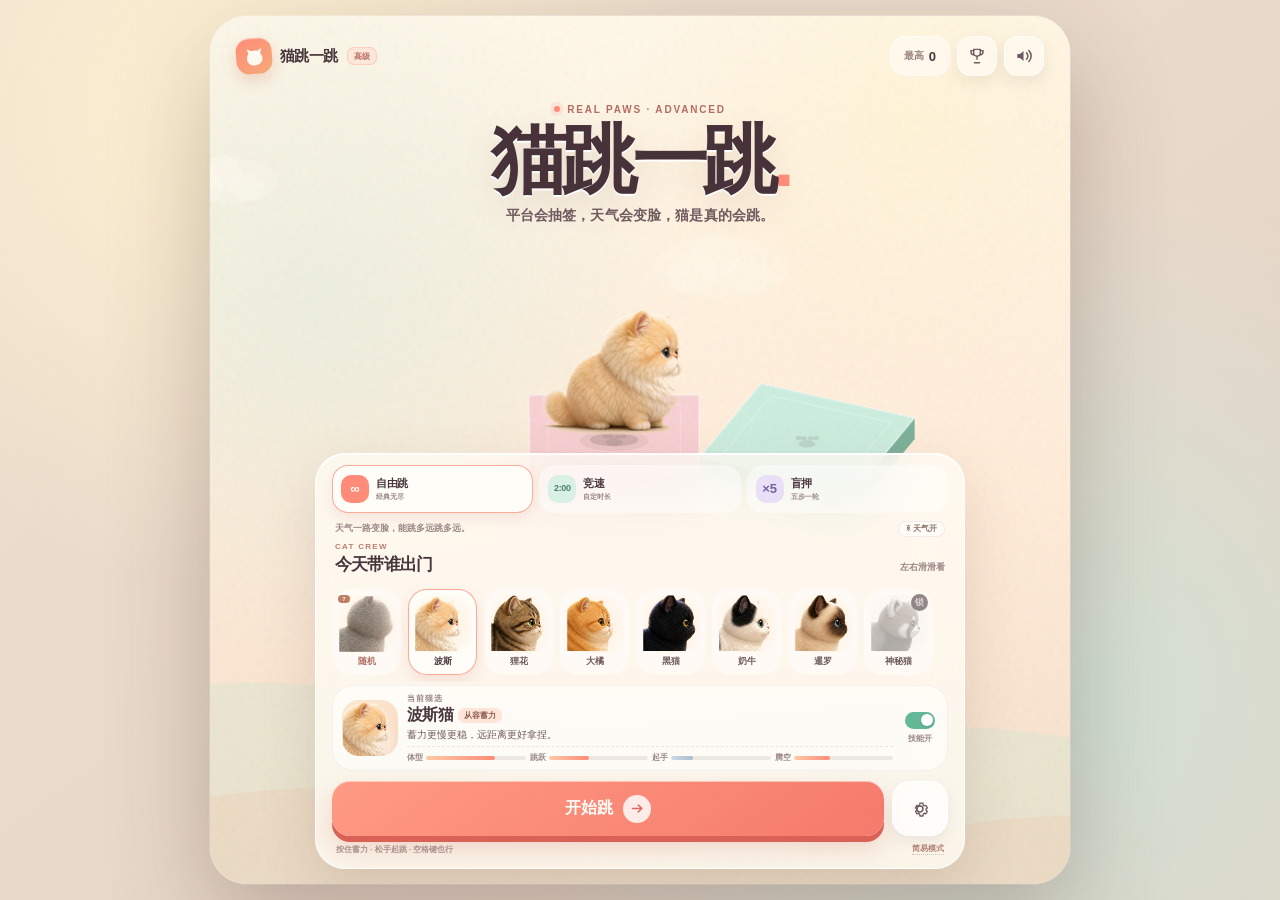
==== index.html @ e2ecddb2 "feat: 喵喵跳一跳 — 7 cats with skills, 5 weathers, 3 modes, AI-generated multi-pose cat art - Side-view 3" ====
<!DOCTYPE html>
<html lang="zh-CN">
<head>
  <meta charset="UTF-8">
  <meta name="viewport" content="width=device-width, initial-scale=1, maximum-scale=1, user-scalable=no, viewport-fit=cover">
  <meta name="theme-color" content="#fff6e7">
  <meta name="apple-mobile-web-app-capable" content="yes">
  <meta name="apple-mobile-web-app-status-bar-style" content="default">
  <meta name="apple-mobile-web-app-title" content="猫跳一跳">
  <meta name="description" content="猫跳一跳高级模式：拟真猫咪、会变的天气、三分钟玩法与成就图鉴。">
  <title>猫跳一跳 · 高级模式</title>
  <link rel="icon" href="data:image/svg+xml,%3Csvg xmlns='http://www.w3.org/2000/svg' viewBox='0 0 64 64'%3E%3Crect width='64' height='64' rx='18' fill='%23ff8b78'/%3E%3Cg fill='%23fff7e8'%3E%3Cellipse cx='32' cy='39' rx='12' ry='10'/%3E%3Cellipse cx='18' cy='27' rx='5' ry='6.5' transform='rotate(-20 18 27)'/%3E%3Cellipse cx='28' cy='21' rx='5' ry='6.5'/%3E%3Cellipse cx='38' cy='21' rx='5' ry='6.5'/%3E%3Cellipse cx='47' cy='27' rx='5' ry='6.5' transform='rotate(20 47 27)'/%3E%3C/g%3E%3C/svg%3E">
  <link rel="stylesheet" href="styles.css">
  <link rel="stylesheet" href="advanced.css">
</head>
<body>
  <main class="app advanced" id="app" data-screen="home" data-mode="classic" data-weather="clear">
    <canvas id="gameCanvas" aria-label="猫跳一跳游戏画面">
      你的浏览器需要支持 Canvas 才能游玩猫跳一跳。
    </canvas>
    <div class="weather-vignette" id="weatherVignette" aria-hidden="true"></div>
    <div class="paper-grain" aria-hidden="true"></div>

    <div class="ui-layer">
      <header class="topbar" id="topbar">
        <div class="brand" id="brandHome">
          <span class="brand-mark" aria-hidden="true">
            <svg viewBox="0 0 32 32" fill="none">
              <path d="M8.4 12.4 6.8 5.9l5.5 3.2a11 11 0 0 1 7.4 0l5.5-3.2-1.6 6.5a10.2 10.2 0 0 1 2.3 6.5c0 5.1-4.4 8.6-9.9 8.6s-9.9-3.5-9.9-8.6c0-2.4.9-4.7 2.3-6.5Z" fill="currentColor"/>
              <circle cx="12.4" cy="18.1" r="1.25" fill="#FFF7E8"/>
              <circle cx="19.6" cy="18.1" r="1.25" fill="#FFF7E8"/>
              <path d="M14.3 21.5c1.1.8 2.3.8 3.4 0" stroke="#FFF7E8" stroke-width="1.2" stroke-linecap="round"/>
            </svg>
          </span>
          <span class="brand-word">猫跳一跳</span>
          <span class="edition-tag">高级</span>
        </div>

        <div class="game-score" id="scoreHud" aria-live="polite">
          <span class="score-label">本局</span>
          <strong id="scoreValue">0</strong>
          <span class="score-unit">分</span>
        </div>

        <div class="race-clock" id="raceClock" aria-live="polite">
          <span>TIME</span>
          <b id="raceTime">2:00</b>
        </div>

        <div class="top-actions">
          <div class="best-chip" id="bestChip" title="本机最高分">
            <span id="bestLabel">最高</span>
            <b id="bestValue">0</b>
          </div>
          <button class="icon-btn achievement-btn" id="achievementsBtn" type="button" aria-label="打开成就册" title="成就册">
            <svg viewBox="0 0 24 24" fill="none" aria-hidden="true">
              <path d="M8 4h8v4.2a4 4 0 0 1-8 0V4Z" stroke="currentColor" stroke-width="1.7" stroke-linejoin="round"/>
              <path d="M8 5.5H4.8v1.8a3.2 3.2 0 0 0 3.2 3.2M16 5.5h3.2v1.8a3.2 3.2 0 0 1-3.2 3.2M12 12.2V16m-3 4h6" stroke="currentColor" stroke-width="1.7" stroke-linecap="round"/>
            </svg>
            <span class="ach-badge" id="achBadge">0</span>
          </button>
          <button class="weather-chip" id="weatherChip" type="button" aria-label="查看当前天气" title="当前天气">
            <span class="weather-icon" id="weatherIcon">☀</span>
            <span class="weather-label" id="weatherLabel">晴天</span>
          </button>
          <button class="icon-btn" id="soundBtn" type="button" aria-label="关闭音效" title="音效">
            <svg class="icon-sound-on" viewBox="0 0 24 24" fill="none" aria-hidden="true">
              <path d="M4 9.5v5h3.2l4.2 3.4V6.1L7.2 9.5H4Z" fill="currentColor"/>
              <path d="M15 8.3a5 5 0 0 1 0 7.4M17.8 5.5a9 9 0 0 1 0 13" stroke="currentColor" stroke-width="1.8" stroke-linecap="round"/>
            </svg>
            <svg class="icon-sound-off" viewBox="0 0 24 24" fill="none" aria-hidden="true">
              <path d="M4 9.5v5h3.2l4.2 3.4V6.1L7.2 9.5H4Z" fill="currentColor"/>
              <path d="m15.2 9.3 4.9 4.9m0-4.9-4.9 4.9" stroke="currentColor" stroke-width="1.8" stroke-linecap="round"/>
            </svg>
          </button>
          <button class="icon-btn" id="pauseBtn" type="button" aria-label="暂停游戏" title="暂停">
            <svg viewBox="0 0 24 24" fill="none" aria-hidden="true">
              <rect x="7" y="5.5" width="3.5" height="13" rx="1.4" fill="currentColor"/>
              <rect x="13.5" y="5.5" width="3.5" height="13" rx="1.4" fill="currentColor"/>
            </svg>
          </button>
        </div>
      </header>

      <section class="screen home-screen is-active" id="homeScreen">
        <div class="hero-copy">
          <div class="eyebrow"><span class="eyebrow-dot"></span>REAL PAWS · ADVANCED</div>
          <h1>猫跳一跳</h1>
          <p>平台会抽签，天气会变脸，猫是真的会跳。</p>
        </div>

        <div class="home-bottom">
          <div class="mode-row" id="modeRow" role="tablist" aria-label="游戏模式">
            <button class="mode-chip is-active" data-mode="classic" type="button" role="tab" aria-selected="true">
              <span class="mode-icon">∞</span>
              <span class="mode-copy"><b>自由跳</b><small>经典无尽</small></span>
            </button>
            <button class="mode-chip" data-mode="race" type="button" role="tab" aria-selected="false">
              <span class="mode-icon">2:00</span>
              <span class="mode-copy"><b>竞速</b><small>自定时长</small></span>
            </button>
            <button class="mode-chip" data-mode="gamble" type="button" role="tab" aria-selected="false">
              <span class="mode-icon">×5</span>
              <span class="mode-copy"><b>盲押</b><small>五步一轮</small></span>
            </button>
          </div>

          <div class="mode-note">
            <span id="modeDesc">天气一路变脸，能跳多远跳多远。</span>
            <button class="quick-weather" id="quickWeather" type="button" aria-pressed="true">
              <span id="quickWeatherIcon">☀</span>
              <span id="quickWeatherText">天气开</span>
            </button>
          </div>

          <div class="mode-config" id="modeConfig">
            <div class="config-row" id="raceConfig">
              <div class="config-copy">
                <span>赛道时长</span>
                <b id="raceDurationValue">2:00</b>
              </div>
              <input class="config-range" id="raceDurationRange" type="range" min="10" max="120" step="5" value="120" aria-label="竞速模式时长">
            </div>
            <div class="config-row" id="gambleConfig">
              <div class="config-copy">
                <span>盲押步数</span>
                <b id="gambleStepsValue">5 步</b>
              </div>
              <input class="config-range" id="gambleStepsRange" type="range" min="5" max="200" step="5" value="5" aria-label="盲押模式步数，必须为5的倍数">
            </div>
          </div>

          <div class="cat-strip-head">
            <div>
              <span class="section-kicker">CAT CREW</span>
              <h2>今天带谁出门</h2>
            </div>
            <span class="strip-hint">左右滑滑看</span>
          </div>

          <div class="cat-strip" id="catStrip" role="listbox" aria-label="选择猫咪"></div>

          <div class="selected-card" id="selectedCard">
            <div class="selected-avatar-wrap" aria-hidden="true">
              <canvas class="selected-avatar" id="selectedAvatar" width="144" height="144"></canvas>
            </div>
            <div class="selected-copy">
              <span class="selected-label" id="selectedLabel">当前猫选</span>
              <div class="selected-name-row">
                <h2 id="selectedName">波斯猫</h2>
                <span class="skill-name" id="skillName">从容蓄力</span>
              </div>
              <p id="skillDesc">蓄力更慢更稳，远距离更好拿捏。</p>
              <div class="stat-meter" id="statMeter" aria-hidden="true">
                <div class="stat-chip" data-stat="size" title="体型">
                  <span class="stat-label">体型</span>
                  <span class="stat-track"><i class="stat-fill"></i></span>
                </div>
                <div class="stat-chip" data-stat="jump" title="跳跃">
                  <span class="stat-label">跳跃</span>
                  <span class="stat-track"><i class="stat-fill"></i></span>
                </div>
                <div class="stat-chip" data-stat="charge" title="起手速度">
                  <span class="stat-label">起手</span>
                  <span class="stat-track"><i class="stat-fill"></i></span>
                </div>
                <div class="stat-chip" data-stat="air" title="腾空高度">
                  <span class="stat-label">腾空</span>
                  <span class="stat-track"><i class="stat-fill"></i></span>
                </div>
              </div>
            </div>
            <button class="mini-skill-toggle" id="miniSkillBtn" type="button" aria-label="开关猫咪技能">
              <span class="mini-toggle-dot"></span>
              <span id="miniSkillText">技能开</span>
            </button>
          </div>

          <div class="home-actions">
            <button class="primary-btn start-btn" id="startBtn" type="button">
              <span id="startLabel">开始跳</span>
              <span class="btn-arrow" aria-hidden="true">
                <svg viewBox="0 0 24 24" fill="none">
                  <path d="M5 12h13m-5-5 5 5-5 5" stroke="currentColor" stroke-width="2.2" stroke-linecap="round" stroke-linejoin="round"/>
                </svg>
              </span>
            </button>
            <button class="icon-btn soft-icon" id="settingsBtnHome" type="button" aria-label="打开设置" title="设置">
              <svg viewBox="0 0 24 24" fill="none" aria-hidden="true">
                <path d="M12 8.4a3.6 3.6 0 1 0 0 7.2 3.6 3.6 0 0 0 0-7.2Z" stroke="currentColor" stroke-width="1.8"/>
                <path d="M19.2 13.4c.1-.5.1-.9 0-1.4l1.6-1.3-1.8-3.1-1.9.7c-.4-.3-.8-.6-1.2-.8L15.5 5h-3.6l-.4 2.5c-.5.2-.9.5-1.3.8l-1.9-.7-1.8 3.1 1.7 1.3c-.1.5-.1.9 0 1.4l-1.6 1.3 1.8 3.1 1.9-.7c.4.3.8.6 1.2.8l.4 2.5h3.6l.4-2.5c.4-.2.8-.5 1.2-.8l1.9.7 1.8-3.1-1.6-1.3Z" stroke="currentColor" stroke-width="1.6" stroke-linejoin="round"/>
              </svg>
            </button>
          </div>

          <div class="home-footer">
            <span>按住蓄力 · 松手起跳 · 空格键也行</span>
            <a href="simple/index.html">简易模式</a>
          </div>
        </div>
      </section>

      <section class="screen game-screen" id="gameScreen">
        <div class="combo-badge" id="comboBadge" aria-live="polite">
          <span class="combo-spark" aria-hidden="true">✦</span>
          <b id="comboText">完美 ×2</b>
        </div>

        <div class="skill-status" id="skillStatus">
          <span class="skill-status-dot" aria-hidden="true"></span>
          <span id="skillStatusText">从容蓄力 · 生效中</span>
        </div>

        <div class="weather-notice" id="weatherNotice" aria-live="polite">
          <span class="weather-notice-icon" id="weatherNoticeIcon">⌁</span>
          <span>
            <b id="weatherNoticeTitle">起风了</b>
            <small id="weatherNoticeDesc">落点会被吹偏一点</small>
          </span>
        </div>

        <div class="race-banner" id="raceBanner">
          <span>TIME ATTACK</span>
          <b id="raceBannerTime">2:00</b>
          <small>失误 −5 秒</small>
        </div>

        <div class="blind-panel" id="blindPanel">
          <div class="blind-head">
            <div>
              <span class="blind-kicker">BLIND BET</span>
              <b><span id="blindCount">0</span> / 5</b>
            </div>
            <span id="blindInstruction">按住蓄力，松手记一笔</span>
          </div>
          <div class="blind-progress" id="blindProgress">总进度 0 / 5 · 第 1 / 1 轮</div>
          <div class="blind-slots" id="blindSlots">
            <div class="blind-slot is-current"><span>1</span><b>—</b></div>
            <div class="blind-slot"><span>2</span><b>—</b></div>
            <div class="blind-slot"><span>3</span><b>—</b></div>
            <div class="blind-slot"><span>4</span><b>—</b></div>
            <div class="blind-slot"><span>5</span><b>—</b></div>
          </div>
          <button class="blind-continue" id="blindContinue" type="button" hidden>继续押 5 次</button>
        </div>

        <div class="tutorial" id="tutorial">
          <span class="press-ring" aria-hidden="true"></span>
          <div>
            <strong>按住蓄力</strong>
            <span>松手起跳 · 前后两块平台就是全部提示</span>
          </div>
        </div>

        <div class="perfect-flash" id="perfectFlash" aria-hidden="true">
          <span>PERFECT</span>
          <small>猫爪正中心</small>
        </div>
      </section>

      <div class="toast" id="toast" role="status" aria-live="polite"></div>

      <div class="achievement-toast" id="achievementToast" aria-live="polite">
        <span class="ach-toast-icon" id="achToastIcon">✦</span>
        <span>
          <small>成就解锁</small>
          <b id="achToastName">正中猫心</b>
        </span>
      </div>

      <div class="modal-overlay pause-overlay" id="pauseOverlay">
        <div class="modal-card pause-card" role="dialog" aria-modal="true" aria-labelledby="pauseTitle">
          <div class="modal-paw" aria-hidden="true">🐾</div>
          <span class="modal-kicker">PAWSED</span>
          <h2 id="pauseTitle">歇一小会儿</h2>
          <p>猫咪正在舔爪子，分数和时间都先停住。</p>
          <button class="primary-btn" id="resumeBtn" type="button">继续跳</button>
          <div class="text-actions">
            <button class="text-btn" id="pauseAchievementsBtn" type="button">成就册</button>
            <span aria-hidden="true">·</span>
            <button class="text-btn" id="pauseSettingsBtn" type="button">设置</button>
            <span aria-hidden="true">·</span>
            <button class="text-btn" id="pauseHomeBtn" type="button">回到首页</button>
          </div>
        </div>
      </div>

      <div class="modal-overlay gameover-overlay" id="gameoverOverlay">
        <div class="modal-card gameover-card" role="dialog" aria-modal="true" aria-labelledby="resultTitle">
          <span class="modal-kicker" id="resultKicker">ROUND OVER</span>
          <h2 id="resultTitle">猫步渐稳</h2>
          <p class="result-quote" id="resultQuote">差一点就摸到云了。</p>
          <div class="result-score">
            <strong id="finalScore">0</strong>
            <span>分</span>
          </div>
          <div class="result-stats">
            <div><b id="finalPrimary">0</b><span id="finalPrimaryLabel">Perfect</span></div>
            <div><b id="finalSecondary">0</b><span id="finalSecondaryLabel">最高连击</span></div>
            <div><b id="finalTertiary">0</b><span id="finalTertiaryLabel">跳了</span></div>
          </div>
          <div class="result-mode-note" id="resultModeNote"></div>
          <div class="result-best-line" id="resultBestLine">本机最好成绩 0 分</div>
          <div class="unlock-note" id="unlockNote" hidden>
            <span class="unlock-fur" aria-hidden="true"></span>
            <div>
              <b>小熊猫悄悄探出了头</b>
              <span>隐藏猫咪已解锁，回首页就能选它。</span>
            </div>
          </div>
          <button class="primary-btn" id="retryBtn" type="button">
            <span>再来一次</span>
            <span class="btn-arrow" aria-hidden="true">↻</span>
          </button>
          <div class="text-actions">
            <button class="text-btn" id="resultHomeBtn" type="button">回到首页</button>
            <span aria-hidden="true">·</span>
            <button class="text-btn" id="resultCatBtn" type="button">换只猫</button>
            <span aria-hidden="true">·</span>
            <button class="text-btn" id="resultAchievementsBtn" type="button">成就册</button>
          </div>
        </div>
      </div>

      <div class="modal-overlay settings-overlay" id="settingsOverlay">
        <div class="modal-card settings-card" role="dialog" aria-modal="true" aria-labelledby="settingsTitle">
          <button class="close-btn" id="settingsCloseBtn" type="button" aria-label="关闭设置">×</button>
          <span class="modal-kicker">SETTINGS</span>
          <h2 id="settingsTitle">小猫咪偏好</h2>
          <p class="settings-intro">天气可以关，技能也可以关；关掉以后只比脚法。</p>

          <div class="setting-list">
            <label class="setting-row">
              <span class="setting-copy">
                <b>猫咪技能</b>
                <small>关掉后所有角色回归同一套判定</small>
              </span>
              <span class="toggle">
                <input type="checkbox" id="skillsToggle">
                <span class="toggle-track"><span class="toggle-knob"></span></span>
              </span>
            </label>
            <label class="setting-row">
              <span class="setting-copy">
                <b>天气系统</b>
                <small>风、雨、雷、雪会随进度轮换</small>
              </span>
              <span class="toggle">
                <input type="checkbox" id="weatherToggle">
                <span class="toggle-track"><span class="toggle-knob"></span></span>
              </span>
            </label>
            <label class="setting-row">
              <span class="setting-copy">
                <b>游戏音效</b>
                <small>猫叫、蓄力、落地、雷声与成就提示</small>
              </span>
              <span class="toggle">
                <input type="checkbox" id="soundToggle">
                <span class="toggle-track"><span class="toggle-knob"></span></span>
              </span>
            </label>
            <label class="setting-row">
              <span class="setting-copy">
                <b>背景音乐</b>
                <small>轻声循环的小猫散步曲</small>
              </span>
              <span class="toggle">
                <input type="checkbox" id="musicToggle">
                <span class="toggle-track"><span class="toggle-knob"></span></span>
              </span>
            </label>
            <label class="setting-row">
              <span class="setting-copy">
                <b>震动反馈</b>
                <small>支持的手机与平板上轻轻震一下</small>
              </span>
              <span class="toggle">
                <input type="checkbox" id="hapticsToggle">
                <span class="toggle-track"><span class="toggle-knob"></span></span>
              </span>
            </label>
            <label class="setting-row">
              <span class="setting-copy">
                <b>轻量动效</b>
                <small>减少粒子、雨雪与镜头晃动</small>
              </span>
              <span class="toggle">
                <input type="checkbox" id="motionToggle">
                <span class="toggle-track"><span class="toggle-knob"></span></span>
              </span>
            </label>
          </div>

          <a class="simple-version-link" href="simple/index.html">打开简易模式</a>
          <div class="settings-footnote">
            <span aria-hidden="true">✦</span>
            <span>最高分、成就与偏好只保存在这台设备。</span>
          </div>
          <button class="secondary-btn" id="settingsDoneBtn" type="button">知道啦</button>
        </div>
      </div>

      <div class="modal-overlay achievements-overlay" id="achievementsOverlay">
        <div class="modal-card achievements-card" role="dialog" aria-modal="true" aria-labelledby="achievementsTitle">
          <button class="close-btn" id="achievementsCloseBtn" type="button" aria-label="关闭成就册">×</button>
          <span class="modal-kicker">COLLECTION</span>
          <h2 id="achievementsTitle">猫猫成就册</h2>
          <p class="achievements-intro">已收集 <b id="achCount">0</b> / <span id="achTotal">19</span> 枚猫爪章。</p>
          <div class="achievement-progress"><span id="achProgressBar"></span></div>
          <div class="achievement-grid" id="achievementGrid"></div>
          <button class="secondary-btn" id="achievementsDoneBtn" type="button">收好这本册子</button>
        </div>
      </div>
    </div>
  </main>

  <script src="js/data.js"></script>
  <script src="js/real-cat.js"></script>
  <script src="game.js"></script>
</body>
</html>
---- styles.css ----
:root {
  --cream: #fff7e8;
  --cream-deep: #f8ead7;
  --paper: #fffaf1;
  --ink: #49363d;
  --ink-soft: #6f5a5f;
  --muted: #9a8584;
  --line: rgba(84, 60, 62, 0.1);
  --coral: #ff8b78;
  --coral-deep: #e66f61;
  --mint: #9bd9c0;
  --mint-deep: #64b898;
  --butter: #ffd780;
  --lavender: #c8b8ef;
  --rose: #f7c4c7;
  --shadow: 0 20px 55px rgba(105, 74, 70, 0.14);
  --shadow-soft: 0 10px 28px rgba(105, 74, 70, 0.11);
  --font: "PingFang SC", "Hiragino Sans GB", "Microsoft YaHei", "Noto Sans SC", "Source Han Sans SC", sans-serif;
  --display: "Arial Rounded MT Bold", "PingFang SC", "Microsoft YaHei", sans-serif;
}

* {
  box-sizing: border-box;
  -webkit-tap-highlight-color: transparent;
}

html,
body {
  width: 100%;
  height: 100%;
  margin: 0;
  overflow: hidden;
  overscroll-behavior: none;
  background: #ecdcca;
  color: var(--ink);
  font-family: var(--font);
}

body {
  display: grid;
  place-items: center;
  background:
    radial-gradient(circle at 18% 12%, rgba(255, 242, 210, 0.95), transparent 36%),
    radial-gradient(circle at 82% 78%, rgba(202, 231, 220, 0.7), transparent 42%),
    linear-gradient(145deg, #eedfce 0%, #e4d3c6 100%);
}

button,
input {
  font: inherit;
}

button {
  color: inherit;
  border: 0;
  background: none;
  cursor: pointer;
  touch-action: manipulation;
}

button:focus-visible,
input:focus-visible + .toggle-track {
  outline: 3px solid rgba(255, 139, 120, 0.55);
  outline-offset: 3px;
}

.app {
  position: relative;
  width: min(100vw, 860px);
  height: 100vh;
  height: 100dvh;
  overflow: hidden;
  isolation: isolate;
  background: #fff1dc;
  touch-action: manipulation;
  user-select: none;
  -webkit-user-select: none;
  -webkit-touch-callout: none;
}

#gameCanvas {
  position: absolute;
  inset: 0;
  display: block;
  width: 100%;
  height: 100%;
  touch-action: none;
  -webkit-touch-callout: none;
}

.paper-grain {
  position: absolute;
  inset: 0;
  z-index: 2;
  pointer-events: none;
  opacity: 0.16;
  mix-blend-mode: multiply;
  background-image: url("data:image/svg+xml,%3Csvg viewBox='0 0 180 180' xmlns='http://www.w3.org/2000/svg'%3E%3Cfilter id='n'%3E%3CfeTurbulence type='fractalNoise' baseFrequency='.82' numOctaves='2' stitchTiles='stitch'/%3E%3C/filter%3E%3Crect width='100%25' height='100%25' filter='url(%23n)' opacity='.32'/%3E%3C/svg%3E");
}

.ui-layer {
  position: absolute;
  inset: 0;
  z-index: 10;
  pointer-events: none;
}

.topbar {
  position: absolute;
  top: 0;
  left: 0;
  right: 0;
  z-index: 20;
  display: flex;
  align-items: center;
  justify-content: space-between;
  gap: 10px;
  padding: calc(15px + env(safe-area-inset-top)) clamp(15px, 4vw, 26px) 0;
  padding-right: max(clamp(15px, 4vw, 26px), calc(env(safe-area-inset-right) + 10px));
  padding-left: max(clamp(15px, 4vw, 26px), calc(env(safe-area-inset-left) + 10px));
  pointer-events: none;
}

.brand {
  display: flex;
  align-items: center;
  gap: 8px;
  color: var(--ink);
  transition: opacity 0.25s ease, transform 0.25s ease;
}

.brand-mark {
  display: grid;
  place-items: center;
  width: 36px;
  height: 36px;
  border-radius: 13px;
  color: var(--paper);
  background: linear-gradient(145deg, var(--coral), #f6aa78);
  box-shadow: 0 7px 15px rgba(229, 113, 97, 0.25), inset 0 1px rgba(255, 255, 255, 0.5);
  transform: rotate(-5deg);
}

.brand-mark svg {
  width: 25px;
  height: 25px;
}

.brand-word {
  font-size: 15px;
  font-weight: 800;
  letter-spacing: -0.04em;
}

.game-score {
  display: none;
  align-items: baseline;
  gap: 6px;
  padding: 8px 14px 9px;
  border: 1px solid rgba(255, 255, 255, 0.82);
  border-radius: 18px;
  background: rgba(255, 250, 241, 0.72);
  box-shadow: var(--shadow-soft);
  backdrop-filter: blur(14px);
  -webkit-backdrop-filter: blur(14px);
}

.score-label {
  font-size: 10px;
  font-weight: 800;
  letter-spacing: 0.13em;
  color: var(--muted);
}

.game-score strong {
  font-family: var(--display);
  font-size: clamp(26px, 7vw, 34px);
  line-height: 0.9;
  letter-spacing: -0.05em;
  color: var(--ink);
  font-variant-numeric: tabular-nums;
}

.score-unit {
  font-size: 10px;
  font-weight: 700;
  color: var(--muted);
}

.top-actions {
  display: flex;
  align-items: center;
  gap: 7px;
  pointer-events: auto;
}

.best-chip {
  display: flex;
  align-items: center;
  gap: 5px;
  height: 38px;
  padding: 0 12px;
  border: 1px solid rgba(255, 255, 255, 0.7);
  border-radius: 15px;
  color: var(--muted);
  font-size: 10px;
  font-weight: 700;
  background: rgba(255, 250, 241, 0.52);
  backdrop-filter: blur(10px);
  -webkit-backdrop-filter: blur(10px);
}

.best-chip b {
  color: var(--ink);
  font-size: 13px;
  font-variant-numeric: tabular-nums;
}

.icon-btn {
  display: grid;
  place-items: center;
  width: 40px;
  height: 40px;
  flex: 0 0 auto;
  padding: 0;
  border: 1px solid rgba(255, 255, 255, 0.76);
  border-radius: 14px;
  color: var(--ink-soft);
  background: rgba(255, 250, 241, 0.74);
  box-shadow: 0 6px 16px rgba(94, 68, 66, 0.09);
  backdrop-filter: blur(12px);
  -webkit-backdrop-filter: blur(12px);
  transition: transform 0.16s ease, background 0.16s ease;
}

.icon-btn:active {
  transform: scale(0.92);
}

.icon-btn svg {
  width: 20px;
  height: 20px;
}

.icon-sound-off {
  display: none;
}

.app.is-muted .icon-sound-on {
  display: none;
}

.app.is-muted .icon-sound-off {
  display: block;
}

#pauseBtn {
  display: none;
}

[data-screen="playing"] .brand,
[data-screen="gameover"] .brand {
  display: none;
}

[data-screen="playing"] .game-score,
[data-screen="gameover"] .game-score {
  display: flex;
}

[data-screen="playing"] #pauseBtn {
  display: grid;
}

[data-screen="gameover"] #pauseBtn {
  display: none;
}

[data-screen="home"] .best-chip {
  height: 40px;
  padding: 0 13px;
  background: rgba(255, 250, 241, 0.72);
}

/* ---------- Home ---------- */

.screen {
  position: absolute;
  inset: 0;
  z-index: 12;
  display: flex;
  flex-direction: column;
  visibility: hidden;
  opacity: 0;
  pointer-events: none;
  transition: opacity 0.32s ease, visibility 0.32s ease;
}

.screen.is-active {
  visibility: visible;
  opacity: 1;
}

.home-screen {
  justify-content: space-between;
  padding: calc(82px + env(safe-area-inset-top)) clamp(16px, 4.5vw, 28px) calc(15px + env(safe-area-inset-bottom));
  padding-right: max(clamp(16px, 4.5vw, 28px), calc(env(safe-area-inset-right) + 12px));
  padding-left: max(clamp(16px, 4.5vw, 28px), calc(env(safe-area-inset-left) + 12px));
}

.hero-copy {
  max-width: 540px;
  margin: 0 auto;
  text-align: center;
  pointer-events: none;
}

.eyebrow {
  display: inline-flex;
  align-items: center;
  gap: 7px;
  margin-bottom: 8px;
  color: #b36d62;
  font-family: var(--display);
  font-size: 10px;
  font-weight: 800;
  letter-spacing: 0.18em;
}

.eyebrow-dot {
  width: 6px;
  height: 6px;
  border-radius: 50%;
  background: var(--coral);
  box-shadow: 0 0 0 4px rgba(255, 139, 120, 0.15);
  animation: dot-pulse 2.4s ease-in-out infinite;
}

@keyframes dot-pulse {
  0%, 100% { transform: scale(1); opacity: 0.8; }
  50% { transform: scale(1.45); opacity: 1; }
}

.hero-copy h1 {
  margin: 0;
  font-family: var(--display);
  font-size: clamp(46px, 12.5vw, 76px);
  font-weight: 900;
  line-height: 0.98;
  letter-spacing: -0.075em;
  color: #463238;
  text-shadow: 0 2px 0 rgba(255, 255, 255, 0.95), 0 12px 34px rgba(137, 91, 84, 0.14);
}

.hero-copy h1::after {
  content: ".";
  color: var(--coral);
  margin-left: 1px;
  text-shadow: none;
}

.hero-copy p {
  margin: 10px 0 0;
  color: var(--ink-soft);
  font-size: clamp(12px, 3vw, 14px);
  font-weight: 600;
  letter-spacing: 0.01em;
}

.home-bottom {
  width: 100%;
  max-width: 610px;
  margin: 0 auto;
  padding: 16px 16px 13px;
  border: 1.5px solid rgba(255, 255, 255, 0.86);
  border-radius: 30px;
  background: rgba(255, 251, 244, 0.79);
  box-shadow: 0 22px 55px rgba(103, 72, 68, 0.16), inset 0 1px 0 #fff;
  backdrop-filter: blur(24px) saturate(1.05);
  -webkit-backdrop-filter: blur(24px) saturate(1.05);
  pointer-events: auto;
  animation: sheet-in 0.65s cubic-bezier(0.2, 0.8, 0.2, 1) both;
}

@keyframes sheet-in {
  from { opacity: 0; transform: translateY(22px); }
  to { opacity: 1; transform: translateY(0); }
}

.cat-strip-head {
  display: flex;
  align-items: flex-end;
  justify-content: space-between;
  gap: 10px;
  padding: 0 3px;
}

.section-kicker {
  display: block;
  margin-bottom: 2px;
  color: #bc7c70;
  font-family: var(--display);
  font-size: 8px;
  font-weight: 800;
  letter-spacing: 0.16em;
}

.cat-strip-head h2 {
  margin: 0;
  font-size: 17px;
  font-weight: 900;
  letter-spacing: -0.045em;
}

.strip-hint {
  padding-bottom: 2px;
  color: var(--muted);
  font-size: 9px;
  font-weight: 600;
}

.cat-strip {
  display: flex;
  gap: 7px;
  margin: 9px -4px 0;
  padding: 4px 4px 7px;
  overflow-x: auto;
  overflow-y: hidden;
  scrollbar-width: none;
  scroll-snap-type: x proximity;
  -webkit-overflow-scrolling: touch;
  touch-action: pan-x;
}

.cat-strip::-webkit-scrollbar {
  display: none;
}

.cat-card {
  position: relative;
  display: flex;
  align-items: center;
  flex-direction: column;
  gap: 2px;
  width: 69px;
  min-width: 69px;
  height: 86px;
  padding: 5px 3px 6px;
  border: 1.5px solid transparent;
  border-radius: 19px;
  background: rgba(255, 255, 255, 0.42);
  scroll-snap-align: center;
  transition: transform 0.18s ease, border-color 0.18s ease, background 0.18s ease, box-shadow 0.18s ease;
}

.cat-card:hover {
  background: rgba(255, 255, 255, 0.7);
  transform: translateY(-2px);
}

.cat-card.is-selected {
  border-color: rgba(255, 139, 120, 0.75);
  background: #fffdf8;
  box-shadow: 0 7px 16px rgba(210, 115, 102, 0.17);
}

.cat-card canvas {
  width: 58px;
  height: 58px;
  pointer-events: none;
}

.cat-card .cat-name {
  max-width: 100%;
  overflow: hidden;
  color: var(--ink-soft);
  font-size: 10px;
  font-weight: 800;
  white-space: nowrap;
  text-overflow: ellipsis;
}

.cat-card.is-selected .cat-name {
  color: var(--ink);
}

.cat-card .cat-lock {
  position: absolute;
  top: 4px;
  right: 4px;
  display: none;
  width: 17px;
  height: 17px;
  place-items: center;
  border-radius: 50%;
  color: #fff;
  font-size: 9px;
  background: rgba(73, 54, 61, 0.59);
}

.cat-card.is-locked .cat-lock {
  display: grid;
}

.cat-card.is-locked canvas {
  opacity: 0.4;
  filter: grayscale(0.85) contrast(0.75);
}

.selected-card {
  display: flex;
  align-items: center;
  gap: 9px;
  min-height: 68px;
  margin-top: 3px;
  padding: 7px 9px;
  border: 1px solid rgba(91, 66, 66, 0.06);
  border-radius: 21px;
  background: rgba(255, 255, 255, 0.52);
}

.selected-avatar-wrap {
  display: grid;
  place-items: center;
  flex: 0 0 auto;
  width: 56px;
  height: 56px;
  overflow: hidden;
  border-radius: 17px;
  background:
    radial-gradient(circle at 50% 78%, rgba(255, 255, 255, 0.8), transparent 58%),
    linear-gradient(150deg, #fde8cf, #f5d7c4);
}

.selected-avatar {
  width: 58px;
  height: 58px;
}

.selected-copy {
  min-width: 0;
  flex: 1;
}

.selected-label {
  display: block;
  margin-bottom: 1px;
  color: var(--muted);
  font-size: 8px;
  font-weight: 800;
  letter-spacing: 0.12em;
}

.selected-name-row {
  display: flex;
  align-items: center;
  flex-wrap: wrap;
  gap: 5px;
}

.selected-name-row h2 {
  margin: 0;
  font-size: 16px;
  font-weight: 900;
  letter-spacing: -0.035em;
}

.skill-name {
  display: inline-block;
  padding: 2px 6px;
  border-radius: 7px;
  color: #8a5b51;
  font-size: 8px;
  font-weight: 800;
  background: #ffe4d8;
}

.selected-copy p {
  margin: 2px 0 0;
  overflow: hidden;
  color: var(--ink-soft);
  font-size: 10px;
  font-weight: 500;
  line-height: 1.35;
  white-space: nowrap;
  text-overflow: ellipsis;
}

/* --- 能力小条：让每只猫的体型/跳跃/起手/腾空一眼看得出 --- */
.stat-meter {
  display: grid;
  grid-template-columns: repeat(4, minmax(0, 1fr));
  gap: 4px;
  margin-top: 5px;
  padding-top: 5px;
  border-top: 1px dashed rgba(120, 92, 82, 0.14);
}

.stat-meter[hidden] {
  display: none;
}

.stat-chip {
  display: flex;
  align-items: center;
  gap: 3px;
  min-width: 0;
}

.stat-label {
  flex: 0 0 auto;
  color: var(--muted);
  font-size: 8px;
  font-weight: 800;
  letter-spacing: 0.02em;
  white-space: nowrap;
}

.stat-track {
  position: relative;
  display: block;
  flex: 1 1 auto;
  min-width: 8px;
  height: 4px;
  overflow: hidden;
  border-radius: 999px;
  background: rgba(120, 92, 82, 0.13);
}

.stat-fill {
  position: absolute;
  inset: 0 auto 0 0;
  display: block;
  width: 50%;
  border-radius: 999px;
  background: linear-gradient(90deg, #ffc9a6, #ff8b78);
  transition: width 0.28s cubic-bezier(0.34, 1.4, 0.64, 1);
}

.stat-chip.is-high .stat-fill {
  background: linear-gradient(90deg, #ffd9a0, #ffa55f);
}

.stat-chip.is-low .stat-fill {
  background: linear-gradient(90deg, #cfd8e6, #a8bccf);
}

.mini-skill-toggle {
  display: flex;
  align-items: center;
  flex: 0 0 auto;
  flex-direction: column;
  gap: 4px;
  padding: 4px 3px;
  color: var(--muted);
  font-size: 8px;
  font-weight: 700;
}

.mini-toggle-dot {
  position: relative;
  width: 30px;
  height: 17px;
  border-radius: 100px;
  background: #e3d7ce;
  transition: background 0.2s ease;
}

.mini-toggle-dot::after {
  content: "";
  position: absolute;
  top: 2.5px;
  left: 2.5px;
  width: 12px;
  height: 12px;
  border-radius: 50%;
  background: #fff;
  box-shadow: 0 1px 3px rgba(74, 52, 54, 0.22);
  transition: transform 0.2s ease;
}

.app:not(.skills-off) .mini-toggle-dot {
  background: var(--mint-deep);
}

.app:not(.skills-off) .mini-toggle-dot::after {
  transform: translateX(13px);
}

.app.skills-off .skill-name {
  color: #9a8f8b;
  background: #ece5df;
}

.home-actions {
  display: flex;
  align-items: stretch;
  flex: 0 0 auto;
  gap: 8px;
  margin-top: 10px;
}

.primary-btn {
  position: relative;
  display: flex;
  align-items: center;
  justify-content: center;
  gap: 10px;
  width: 100%;
  min-height: 55px;
  padding: 0 18px;
  border-radius: 18px;
  color: #fffdf8;
  font-size: 16px;
  font-weight: 900;
  letter-spacing: 0.02em;
  background: linear-gradient(145deg, #ff9a84 0%, #f57a6c 100%);
  box-shadow: 0 6px 0 #d96156, 0 12px 24px rgba(211, 102, 88, 0.25), inset 0 1px rgba(255, 255, 255, 0.50);
  transition: transform 0.14s ease, box-shadow 0.14s ease, filter 0.14s ease;
}

.primary-btn:hover {
  filter: saturate(1.05) brightness(1.02);
}

.primary-btn:active {
  transform: translateY(4px);
  box-shadow: 0 2px 0 #d96156, 0 5px 12px rgba(211, 102, 88, 0.19), inset 0 1px rgba(255, 255, 255, 0.4);
}

.start-btn {
  flex: 1;
}

.btn-arrow {
  display: grid;
  place-items: center;
  width: 28px;
  height: 28px;
  border-radius: 50%;
  color: #df675b;
  background: rgba(255, 255, 255, 0.84);
}

.btn-arrow svg {
  width: 17px;
  height: 17px;
}

.soft-icon {
  width: 56px;
  height: auto;
  min-height: 55px;
  border-radius: 18px;
  color: var(--ink-soft);
  background: rgba(255, 255, 255, 0.62);
}

.desk-hint {
  margin: 8px 0 0;
  color: #a49592;
  font-size: 9px;
  font-weight: 600;
  text-align: center;
  letter-spacing: 0.02em;
}

/* ---------- In-game ---------- */

.game-screen {
  z-index: 11;
  justify-content: space-between;
  padding: calc(78px + env(safe-area-inset-top)) clamp(16px, 4vw, 26px) calc(22px + env(safe-area-inset-bottom));
  padding-right: max(clamp(16px, 4vw, 26px), calc(env(safe-area-inset-right) + 12px));
  padding-left: max(clamp(16px, 4vw, 26px), calc(env(safe-area-inset-left) + 12px));
}

.game-screen.is-active {
  pointer-events: none;
}

.combo-badge {
  position: absolute;
  top: calc(88px + env(safe-area-inset-top));
  left: clamp(16px, 4vw, 26px);
  display: inline-flex;
  align-items: center;
  gap: 6px;
  padding: 7px 11px;
  border: 1px solid rgba(255, 255, 255, 0.8);
  border-radius: 13px;
  color: #be6559;
  font-size: 10px;
  font-weight: 800;
  background: rgba(255, 247, 234, 0.8);
  box-shadow: var(--shadow-soft);
  opacity: 0;
  transform: translateY(-6px) scale(0.92);
  transition: opacity 0.2s ease, transform 0.2s ease;
  backdrop-filter: blur(12px);
  -webkit-backdrop-filter: blur(12px);
}

.combo-badge.is-visible {
  opacity: 1;
  transform: translateY(0) scale(1);
}

.combo-badge.is-pop {
  animation: badge-pop 0.36s cubic-bezier(0.2, 1.5, 0.4, 1);
}

@keyframes badge-pop {
  0% { transform: scale(0.85); }
  55% { transform: scale(1.13) rotate(-2deg); }
  100% { transform: scale(1); }
}

.combo-spark {
  color: var(--butter);
  font-size: 13px;
  text-shadow: 0 1px 0 #dca541;
}

.skill-status {
  position: absolute;
  top: calc(88px + env(safe-area-inset-top));
  right: clamp(16px, 4vw, 26px);
  display: inline-flex;
  align-items: center;
  gap: 6px;
  max-width: 46vw;
  padding: 7px 10px;
  border: 1px solid rgba(255, 255, 255, 0.68);
  border-radius: 13px;
  color: var(--ink-soft);
  font-size: 9px;
  font-weight: 700;
  background: rgba(255, 250, 241, 0.66);
  box-shadow: 0 6px 16px rgba(94, 68, 66, 0.08);
  opacity: 0;
  transition: opacity 0.25s ease;
  backdrop-filter: blur(10px);
  -webkit-backdrop-filter: blur(10px);
}

.skill-status.is-visible {
  opacity: 1;
}

.skill-status-dot {
  width: 6px;
  height: 6px;
  flex: 0 0 auto;
  border-radius: 50%;
  background: var(--mint-deep);
  box-shadow: 0 0 0 3px rgba(100, 184, 152, 0.14);
}

.skill-status.is-spent {
  opacity: 0.6;
}

.skill-status.is-spent .skill-status-dot {
  background: #b7aaa1;
  box-shadow: none;
}

.tutorial {
  position: absolute;
  bottom: calc(31px + env(safe-area-inset-bottom));
  left: 50%;
  display: flex;
  align-items: center;
  gap: 11px;
  min-width: 235px;
  padding: 10px 15px 11px 12px;
  border: 1px solid rgba(255, 255, 255, 0.8);
  border-radius: 20px;
  background: rgba(255, 251, 244, 0.8);
  box-shadow: 0 12px 30px rgba(94, 68, 66, 0.13);
  transform: translateX(-50%);
  transition: opacity 0.35s ease, transform 0.35s ease;
  backdrop-filter: blur(16px);
  -webkit-backdrop-filter: blur(16px);
}

.tutorial.is-hidden {
  opacity: 0;
  transform: translate(-50%, 9px);
}

.press-ring {
  position: relative;
  width: 33px;
  height: 33px;
  flex: 0 0 auto;
  border: 1.5px solid rgba(232, 118, 104, 0.34);
  border-radius: 50%;
}

.press-ring::before,
.press-ring::after {
  content: "";
  position: absolute;
  border-radius: 50%;
}

.press-ring::before {
  inset: 8px;
  background: var(--coral);
  opacity: 0.86;
  animation: press-beat 1.8s ease-in-out infinite;
}

.press-ring::after {
  inset: 2px;
  border: 1px solid rgba(232, 118, 104, 0.24);
  animation: ring-beat 1.8s ease-out infinite;
}

@keyframes press-beat {
  0%, 100% { transform: scale(0.82); opacity: 0.65; }
  50% { transform: scale(1.03); opacity: 1; }
}

@keyframes ring-beat {
  0% { transform: scale(0.72); opacity: 0.8; }
  80%, 100% { transform: scale(1.27); opacity: 0; }
}

.tutorial strong {
  display: block;
  font-size: 12px;
  font-weight: 900;
  letter-spacing: 0.01em;
}

.tutorial div span {
  display: block;
  margin-top: 1px;
  color: var(--muted);
  font-size: 9px;
  font-weight: 600;
}

.perfect-flash {
  position: absolute;
  top: 38%;
  left: 50%;
  display: flex;
  align-items: center;
  flex-direction: column;
  gap: 2px;
  opacity: 0;
  transform: translate(-50%, -50%) scale(0.68) rotate(-4deg);
  pointer-events: none;
}

.perfect-flash span {
  color: #fffdf7;
  font-family: var(--display);
  font-size: clamp(29px, 9vw, 48px);
  font-weight: 900;
  letter-spacing: 0.03em;
  text-shadow:
    0 3px 0 #e97d6c,
    0 0 26px rgba(255, 255, 255, 0.92),
    0 9px 24px rgba(188, 101, 89, 0.28);
}

.perfect-flash small {
  color: #8b5d55;
  font-size: 9px;
  font-weight: 800;
  letter-spacing: 0.15em;
  padding: 2px 7px;
  border-radius: 6px;
  background: rgba(255, 251, 244, 0.68);
}

.perfect-flash.is-show {
  animation: perfect-pop 0.74s cubic-bezier(0.16, 0.9, 0.28, 1) both;
}

@keyframes perfect-pop {
  0% { opacity: 0; transform: translate(-50%, -50%) scale(0.62) rotate(-5deg); }
  24% { opacity: 1; transform: translate(-50%, -56%) scale(1.08) rotate(-1deg); }
  62% { opacity: 1; transform: translate(-50%, -59%) scale(1) rotate(0); }
  100% { opacity: 0; transform: translate(-50%, -76%) scale(0.98); }
}

/* ---------- Modals ---------- */

.modal-overlay {
  position: absolute;
  inset: 0;
  z-index: 40;
  display: grid;
  place-items: center;
  overflow-y: auto;
  padding: calc(24px + env(safe-area-inset-top)) 20px calc(24px + env(safe-area-inset-bottom));
  visibility: hidden;
  opacity: 0;
  background: rgba(69, 51, 54, 0.27);
  backdrop-filter: blur(11px) saturate(0.92);
  -webkit-backdrop-filter: blur(11px) saturate(0.92);
  transition: opacity 0.24s ease, visibility 0.24s ease;
  pointer-events: none;
}

.modal-overlay.is-open {
  visibility: visible;
  opacity: 1;
  pointer-events: auto;
}

.modal-card {
  position: relative;
  width: 100%;
  max-width: 372px;
  padding: 27px 22px 22px;
  border: 1.5px solid rgba(255, 255, 255, 0.9);
  border-radius: 29px;
  background:
    radial-gradient(circle at 100% 0, rgba(255, 216, 192, 0.44), transparent 36%),
    var(--paper);
  box-shadow: 0 28px 70px rgba(82, 55, 57, 0.24), inset 0 1px #fff;
  text-align: center;
  opacity: 0;
  transform: translateY(18px) scale(0.955);
  transition: opacity 0.26s ease, transform 0.32s cubic-bezier(0.2, 0.9, 0.2, 1);
}

.modal-overlay.is-open .modal-card {
  opacity: 1;
  transform: translateY(0) scale(1);
}

.modal-kicker {
  color: #b57a6f;
  font-family: var(--display);
  font-size: 8px;
  font-weight: 800;
  letter-spacing: 0.2em;
}

.modal-card h2 {
  margin: 6px 0 0;
  color: var(--ink);
  font-size: 27px;
  font-weight: 900;
  letter-spacing: -0.06em;
}

.modal-card > p {
  margin: 6px 0 0;
  color: var(--ink-soft);
  font-size: 11px;
  line-height: 1.6;
}

.modal-paw {
  display: grid;
  place-items: center;
  width: 54px;
  height: 54px;
  margin: -4px auto 11px;
  border-radius: 19px;
  font-size: 24px;
  background: #ffe4d7;
  transform: rotate(-6deg);
  box-shadow: inset 0 1px rgba(255, 255, 255, 0.8);
}

.pause-card .primary-btn {
  margin-top: 19px;
}

.text-actions {
  display: flex;
  align-items: center;
  justify-content: center;
  gap: 9px;
  margin-top: 13px;
  color: #c2afa6;
  font-size: 9px;
}

.text-btn {
  padding: 3px 4px;
  color: var(--muted);
  font-size: 10px;
  font-weight: 700;
  transition: color 0.16s ease;
}

.text-btn:hover {
  color: var(--coral-deep);
}

.gameover-card {
  padding-top: 24px;
}

.result-quote {
  color: #967873 !important;
}

.result-score {
  display: flex;
  align-items: baseline;
  justify-content: center;
  gap: 4px;
  margin: 11px 0 9px;
}

.result-score strong {
  color: var(--ink);
  font-family: var(--display);
  font-size: 62px;
  font-weight: 900;
  line-height: 0.9;
  letter-spacing: -0.08em;
  font-variant-numeric: tabular-nums;
  text-shadow: 0 3px 0 #ffe4d3;
}

.result-score span {
  color: var(--muted);
  font-size: 12px;
  font-weight: 800;
}

.result-stats {
  display: grid;
  grid-template-columns: repeat(3, 1fr);
  margin: 3px 0 17px;
  padding: 10px 0;
  border-top: 1px solid var(--line);
  border-bottom: 1px solid var(--line);
}

.result-stats > div {
  display: flex;
  flex-direction: column;
  gap: 2px;
  border-right: 1px solid var(--line);
}

.result-stats > div:last-child {
  border-right: 0;
}

.result-stats b {
  color: var(--ink);
  font-family: var(--display);
  font-size: 18px;
  font-weight: 900;
  font-variant-numeric: tabular-nums;
}

.result-stats span {
  color: var(--muted);
  font-size: 8px;
  font-weight: 700;
  letter-spacing: 0.03em;
}

.unlock-note {
  display: flex;
  align-items: center;
  gap: 9px;
  margin: -3px 0 15px;
  padding: 9px 10px;
  border: 1px solid rgba(255, 199, 132, 0.34);
  border-radius: 14px;
  background: #fff0dc;
  text-align: left;
}

.unlock-note[hidden] {
  display: none;
}

.unlock-fur {
  position: relative;
  width: 32px;
  height: 32px;
  flex: 0 0 auto;
  border-radius: 50% 50% 44% 44%;
  background: linear-gradient(145deg, #d98d58, #b76442);
  box-shadow: inset -5px 2px 0 rgba(67, 35, 28, 0.16);
}

.unlock-fur::before,
.unlock-fur::after {
  content: "";
  position: absolute;
  top: -5px;
  width: 11px;
  height: 12px;
  border-radius: 5px 5px 2px 2px;
  background: #b76442;
}

.unlock-fur::before { left: 1px; transform: rotate(-18deg); }
.unlock-fur::after { right: 1px; transform: rotate(18deg); }

.unlock-note b {
  display: block;
  color: #7b4c39;
  font-size: 11px;
  font-weight: 900;
}

.unlock-note span {
  display: block;
  margin-top: 1px;
  color: #9e7463;
  font-size: 9px;
  line-height: 1.35;
}

.settings-overlay {
  z-index: 48;
}

.settings-card {
  max-width: 408px;
  padding: 27px 22px 20px;
  text-align: left;
}

.settings-card h2 {
  padding-right: 30px;
}

.settings-intro {
  margin: 7px 0 15px !important;
}

.close-btn {
  position: absolute;
  top: 15px;
  right: 15px;
  display: grid;
  place-items: center;
  width: 31px;
  height: 31px;
  border-radius: 50%;
  color: var(--ink-soft);
  font-size: 22px;
  line-height: 1;
  background: rgba(255, 255, 255, 0.64);
}

.setting-list {
  border-top: 1px solid var(--line);
}

.setting-row {
  display: flex;
  align-items: center;
  justify-content: space-between;
  gap: 14px;
  min-height: 58px;
  border-bottom: 1px solid var(--line);
  cursor: pointer;
}

.setting-copy {
  display: flex;
  min-width: 0;
  flex-direction: column;
  gap: 2px;
}

.setting-copy b {
  color: var(--ink);
  font-size: 12px;
  font-weight: 800;
}

.setting-copy small {
  color: var(--muted);
  font-size: 9px;
  line-height: 1.35;
}

.toggle {
  position: relative;
  display: block;
  flex: 0 0 auto;
  width: 43px;
  height: 26px;
}

.toggle input {
  position: absolute;
  width: 1px;
  height: 1px;
  opacity: 0;
}

.toggle-track {
  position: absolute;
  inset: 0;
  border-radius: 100px;
  background: #e3d8d0;
  transition: background 0.2s ease;
}

.toggle-knob {
  position: absolute;
  top: 3px;
  left: 3px;
  width: 20px;
  height: 20px;
  border-radius: 50%;
  background: #fff;
  box-shadow: 0 2px 5px rgba(73, 54, 61, 0.22);
  transition: transform 0.22s cubic-bezier(0.2, 1, 0.3, 1);
}

.toggle input:checked + .toggle-track {
  background: var(--mint-deep);
}

.toggle input:checked + .toggle-track .toggle-knob {
  transform: translateX(17px);
}

.settings-footnote {
  display: flex;
  align-items: flex-start;
  gap: 6px;
  margin: 14px 1px 15px;
  color: var(--muted);
  font-size: 9px;
  line-height: 1.45;
}

.settings-footnote span:first-child {
  color: var(--butter);
  text-shadow: 0 1px 0 #d8a442;
}

.secondary-btn {
  width: 100%;
  min-height: 45px;
  border: 1px solid rgba(89, 65, 65, 0.08);
  border-radius: 15px;
  color: var(--ink-soft);
  font-size: 12px;
  font-weight: 800;
  background: #f6ece1;
  transition: background 0.16s ease, transform 0.16s ease;
}

.secondary-btn:hover {
  background: #f1e3d5;
}

.secondary-btn:active {
  transform: scale(0.985);
}

/* ---------- Toast ---------- */

.toast {
  position: absolute;
  top: calc(119px + env(safe-area-inset-top));
  left: 50%;
  z-index: 60;
  max-width: min(86vw, 360px);
  padding: 10px 15px;
  border: 1px solid rgba(255, 255, 255, 0.75);
  border-radius: 15px;
  color: #fffaf2;
  font-size: 10px;
  font-weight: 700;
  line-height: 1.45;
  text-align: center;
  background: rgba(73, 54, 61, 0.87);
  box-shadow: 0 12px 30px rgba(65, 45, 49, 0.22);
  opacity: 0;
  transform: translate(-50%, -7px) scale(0.96);
  transition: opacity 0.2s ease, transform 0.2s ease;
  pointer-events: none;
  backdrop-filter: blur(10px);
  -webkit-backdrop-filter: blur(10px);
}

.toast.is-visible {
  opacity: 1;
  transform: translate(-50%, 0) scale(1);
}

/* ---------- Responsive ---------- */

@media (min-width: 900px) and (min-height: 760px) {
  .app {
    height: min(100dvh - 32px, 960px);
    border-radius: 37px;
    box-shadow: 0 40px 100px rgba(77, 53, 48, 0.30), 0 0 0 1px rgba(255, 255, 255, 0.35);
  }

  .topbar {
    padding-top: 20px;
  }
}

@media (max-width: 390px) {
  .home-bottom {
    padding: 14px 13px 11px;
    border-radius: 26px;
  }

  .hero-copy h1 {
    font-size: 48px;
  }

  .cat-card {
    width: 64px;
    min-width: 64px;
    height: 82px;
  }

  .cat-card canvas {
    width: 54px;
    height: 54px;
  }

  .selected-avatar-wrap {
    width: 50px;
    height: 50px;
  }

  .selected-avatar {
    width: 52px;
    height: 52px;
  }

  .selected-name-row h2 {
    font-size: 15px;
  }

  .best-chip {
    padding: 0 9px;
  }
}

/* 超窄屏（320/360）：顶栏挤不下「最高」二字，收成纯数字 */
@media (max-width: 374px) {
  .topbar {
    gap: 6px;
    padding-left: max(12px, calc(env(safe-area-inset-left) + 8px));
    padding-right: max(12px, calc(env(safe-area-inset-right) + 8px));
  }

  .brand-mark {
    width: 34px;
    height: 34px;
    border-radius: 11px;
  }

  .brand-title {
    font-size: 14px;
  }

  .brand-tag {
    display: none;
  }

  .best-chip {
    height: 34px;
    padding: 0 8px;
    border-radius: 13px;
  }

  .best-chip #bestLabel {
    display: none;
  }

  .best-chip b {
    font-size: 12px;
  }

  .icon-btn {
    width: 34px;
    height: 34px;
    border-radius: 12px;
  }

  .stat-meter {
    grid-template-columns: repeat(2, minmax(0, 1fr));
    gap: 3px 8px;
  }
}

@media (max-height: 760px) {
  .home-screen {
    padding-top: calc(70px + env(safe-area-inset-top));
  }

  .hero-copy h1 {
    font-size: 46px;
  }

  .hero-copy p {
    margin-top: 6px;
  }

  .home-bottom {
    padding-top: 12px;
  }

  .cat-card {
    height: 78px;
  }

  .cat-card canvas {
    width: 50px;
    height: 50px;
  }

  .selected-card {
    min-height: 59px;
    padding: 5px 8px;
  }

  .selected-avatar-wrap {
    width: 46px;
    height: 46px;
  }

  .selected-avatar {
    width: 48px;
    height: 48px;
  }

  .desk-hint {
    display: none;
  }
}

@media (max-height: 650px) and (orientation: landscape) {
  .home-screen {
    padding-top: calc(62px + env(safe-area-inset-top));
    padding-bottom: calc(9px + env(safe-area-inset-bottom));
  }

  .hero-copy {
    position: absolute;
    top: calc(72px + env(safe-area-inset-top));
    left: 7%;
    max-width: 220px;
    text-align: left;
  }

  .hero-copy h1 {
    font-size: 38px;
  }

  .hero-copy p {
    font-size: 10px;
  }

  .home-bottom {
    width: min(54%, 520px);
    margin-right: 4%;
    margin-left: auto;
    padding: 10px 12px 9px;
  }

  .cat-strip-head,
  .strip-hint,
  .selected-label,
  .desk-hint {
    display: none;
  }

  .cat-strip {
    margin-top: 2px;
    padding: 1px 2px 3px;
  }

  .cat-card {
    width: 51px;
    min-width: 51px;
    height: 61px;
    padding: 2px;
    border-radius: 14px;
  }

  .cat-card canvas {
    width: 42px;
    height: 42px;
  }

  .cat-card .cat-name {
    font-size: 8px;
  }

  .selected-card {
    margin-top: 1px;
    min-height: 47px;
    border-radius: 16px;
  }

  .selected-avatar-wrap {
    width: 39px;
    height: 39px;
    border-radius: 12px;
  }

  .selected-avatar {
    width: 40px;
    height: 40px;
  }

  .selected-name-row h2 {
    font-size: 13px;
  }

  .selected-copy p {
    font-size: 8px;
  }

  .home-actions {
    margin-top: 6px;
  }

  .primary-btn {
    min-height: 43px;
    border-radius: 14px;
    font-size: 13px;
  }

  .soft-icon {
    min-height: 43px;
    border-radius: 14px;
  }

  .tutorial {
    bottom: calc(13px + env(safe-area-inset-bottom));
  }
}

@media (pointer: coarse) {
  .desk-hint {
    display: none;
  }
}

@media (max-height: 620px) and (orientation: portrait) {
  .home-screen {
    padding-top: calc(61px + env(safe-area-inset-top));
    padding-bottom: calc(10px + env(safe-area-inset-bottom));
  }

  .hero-copy h1 {
    font-size: 40px;
  }

  .hero-copy p {
    display: none;
  }

  .hero-copy .eyebrow {
    margin-bottom: 3px;
  }

  .home-bottom {
    padding: 10px 12px 9px;
    border-radius: 24px;
  }

  .cat-strip-head h2 {
    font-size: 15px;
  }

  .section-kicker {
    display: none;
  }

  .cat-strip {
    margin-top: 6px;
    padding-bottom: 4px;
  }

  .cat-card {
    width: 58px;
    min-width: 58px;
    height: 70px;
    border-radius: 16px;
    padding: 3px 2px 4px;
  }

  .cat-card canvas {
    width: 48px;
    height: 48px;
  }

  .cat-card .cat-name {
    font-size: 9px;
  }

  .selected-card {
    min-height: 49px;
    padding: 4px 7px;
    border-radius: 16px;
  }

  .selected-avatar-wrap {
    width: 40px;
    height: 40px;
    border-radius: 12px;
  }

  .selected-avatar {
    width: 42px;
    height: 42px;
  }

  .selected-label,
  .selected-copy p {
    display: none;
  }

  .selected-name-row h2 {
    font-size: 14px;
  }

  .home-actions {
    margin-top: 6px;
  }

  .primary-btn {
    min-height: 46px;
    border-radius: 15px;
    font-size: 14px;
  }

  .soft-icon {
    min-height: 46px;
    border-radius: 15px;
  }

  .desk-hint {
    display: none;
  }
}

@media (prefers-reduced-motion: reduce) {
  *,
  *::before,
  *::after {
    animation-duration: 0.001ms !important;
    animation-iteration-count: 1 !important;
    transition-duration: 0.001ms !important;
    scroll-behavior: auto !important;
  }
}
---- advanced.css ----
/* ================================================================== */
/* Advanced build additions                                            */
/* ================================================================== */

.edition-tag {
  display: inline-flex;
  align-items: center;
  height: 18px;
  margin-left: 1px;
  padding: 0 6px;
  border: 1px solid rgba(255, 139, 120, 0.26);
  border-radius: 7px;
  color: #b9685d;
  font-size: 8px;
  font-weight: 900;
  letter-spacing: 0.05em;
  background: rgba(255, 225, 214, 0.72);
}

.race-clock {
  display: none;
  align-items: center;
  gap: 7px;
  padding: 6px 12px 7px;
  border: 1px solid rgba(255, 255, 255, 0.78);
  border-radius: 16px;
  background: rgba(255, 250, 241, 0.78);
  box-shadow: var(--shadow-soft);
  backdrop-filter: blur(14px);
  -webkit-backdrop-filter: blur(14px);
}

.race-clock span {
  color: var(--muted);
  font-size: 7px;
  font-weight: 900;
  letter-spacing: 0.14em;
}

.race-clock b {
  color: var(--ink);
  font-family: var(--display);
  font-size: 18px;
  font-weight: 900;
  line-height: 1;
  letter-spacing: -0.03em;
  font-variant-numeric: tabular-nums;
}

.race-clock.is-low b {
  color: #d8584f;
  animation: clock-pulse 0.8s ease-in-out infinite;
}

@keyframes clock-pulse {
  0%, 100% { transform: scale(1); }
  50% { transform: scale(1.09); }
}

.weather-chip {
  display: none;
  align-items: center;
  gap: 5px;
  height: 38px;
  padding: 0 10px;
  border: 1px solid rgba(255, 255, 255, 0.8);
  border-radius: 14px;
  color: var(--ink-soft);
  background: rgba(255, 250, 241, 0.75);
  box-shadow: 0 6px 16px rgba(94, 68, 66, 0.08);
  backdrop-filter: blur(12px);
  -webkit-backdrop-filter: blur(12px);
}

.weather-chip .weather-icon {
  display: grid;
  place-items: center;
  width: 22px;
  height: 22px;
  border-radius: 8px;
  color: #8a675e;
  font-size: 13px;
  font-weight: 800;
  background: #ffeedf;
}

.weather-chip .weather-label {
  color: var(--ink-soft);
  font-size: 9px;
  font-weight: 800;
  white-space: nowrap;
}

.app[data-weather="rain"] .weather-chip .weather-icon,
.app[data-weather="snow"] .weather-chip .weather-icon {
  color: #4b7581;
  background: #e2f1f4;
}

.app[data-weather="lightning"] .weather-chip .weather-icon {
  color: #7d5b28;
  background: #fff0bd;
}

.app[data-weather="lightning"] .weather-chip {
  animation: weather-warning 2.4s ease-in-out infinite;
}

@keyframes weather-warning {
  0%, 100% { box-shadow: 0 6px 16px rgba(94, 68, 66, 0.08); }
  50% { box-shadow: 0 0 0 3px rgba(255, 205, 91, 0.16), 0 6px 16px rgba(94, 68, 66, 0.08); }
}

.achievement-btn {
  position: relative;
}

.ach-badge {
  position: absolute;
  top: -4px;
  right: -4px;
  display: grid;
  place-items: center;
  min-width: 17px;
  height: 17px;
  padding: 0 4px;
  border: 1.5px solid #fff7e9;
  border-radius: 9px;
  color: #fffaf2;
  font-size: 7px;
  font-weight: 900;
  background: var(--coral);
  box-shadow: 0 2px 5px rgba(188, 93, 82, 0.24);
}

[data-screen="home"] .weather-chip,
[data-screen="home"] #pauseBtn,
[data-screen="home"] .race-clock {
  display: none;
}

[data-screen="home"] .best-chip {
  display: flex;
}

[data-screen="home"] .achievement-btn,
[data-screen="home"] #soundBtn {
  display: grid;
}

[data-screen="playing"] .best-chip,
[data-screen="playing"] .achievement-btn,
[data-screen="playing"] #soundBtn,
[data-screen="gameover"] .best-chip,
[data-screen="gameover"] .achievement-btn,
[data-screen="gameover"] #soundBtn {
  display: none;
}

[data-screen="playing"] .weather-chip {
  display: flex;
}

[data-screen="playing"][data-mode="race"] .race-clock {
  display: flex;
}

[data-screen="gameover"] .race-clock {
  display: none;
}

/* Weather tint sits below the interface, above the painted scene. */
.weather-vignette {
  position: absolute;
  inset: 0;
  z-index: 3;
  opacity: 0;
  pointer-events: none;
  transition: background 1.4s ease, opacity 1.4s ease;
  background: transparent;
}

.app[data-weather="rain"] .weather-vignette,
.app[data-weather="snow"] .weather-vignette,
.app[data-weather="wind"] .weather-vignette,
.app[data-weather="lightning"] .weather-vignette {
  opacity: 1;
}

.app[data-weather="wind"] .weather-vignette {
  background: linear-gradient(145deg, rgba(217, 194, 160, 0.12), rgba(203, 235, 220, 0.05));
}

.app[data-weather="rain"] .weather-vignette {
  background:
    radial-gradient(circle at 50% 15%, rgba(255, 247, 231, 0.1), transparent 42%),
    linear-gradient(180deg, rgba(103, 129, 143, 0.15), rgba(87, 113, 127, 0.08));
}

.app[data-weather="snow"] .weather-vignette {
  background:
    radial-gradient(circle at 50% 18%, rgba(255, 255, 255, 0.38), transparent 38%),
    linear-gradient(180deg, rgba(193, 222, 231, 0.14), rgba(232, 243, 238, 0.12));
}

.app[data-weather="lightning"] .weather-vignette {
  background:
    radial-gradient(circle at 50% 20%, rgba(255, 244, 201, 0.1), transparent 35%),
    linear-gradient(180deg, rgba(80, 87, 98, 0.24), rgba(83, 91, 104, 0.16));
}

/* Home additions. */
.home-bottom {
  max-width: 650px;
  padding-top: 13px;
}

.mode-row {
  display: grid;
  grid-template-columns: repeat(3, minmax(0, 1fr));
  gap: 6px;
  margin: -2px 0 7px;
}

.mode-chip {
  display: flex;
  align-items: center;
  gap: 7px;
  min-width: 0;
  height: 48px;
  padding: 5px 8px;
  border: 1.5px solid transparent;
  border-radius: 16px;
  color: var(--ink-soft);
  background: rgba(255, 255, 255, 0.42);
  transition: border-color 0.18s ease, background 0.18s ease, transform 0.18s ease, box-shadow 0.18s ease;
  text-align: left;
}

.mode-chip:hover {
  background: rgba(255, 255, 255, 0.72);
}

.mode-chip.is-active {
  border-color: rgba(255, 139, 120, 0.72);
  background: #fffdf8;
  box-shadow: 0 6px 14px rgba(208, 113, 99, 0.14);
}

.mode-icon {
  display: grid;
  place-items: center;
  width: 28px;
  height: 28px;
  flex: 0 0 auto;
  border-radius: 10px;
  color: #ac6e63;
  font-family: var(--display);
  font-size: 13px;
  font-weight: 900;
  line-height: 1;
  background: #ffe5d8;
}

.mode-chip[data-mode="race"] .mode-icon {
  color: #4c8175;
  background: #d9f0e5;
}

.mode-chip[data-mode="gamble"] .mode-icon {
  color: #7463a1;
  background: #e9e0f8;
}

.mode-chip[data-mode="race"] .mode-icon {
  font-size: 9px;
  letter-spacing: -0.04em;
}

.mode-chip.is-active .mode-icon {
  color: #fffdf8;
  background: var(--coral);
}

.mode-chip[data-mode="race"].is-active .mode-icon {
  background: #68ad99;
}

.mode-chip[data-mode="gamble"].is-active .mode-icon {
  background: #9a86c2;
}

.mode-copy {
  min-width: 0;
  display: flex;
  flex-direction: column;
  gap: 1px;
}

.mode-copy b {
  color: var(--ink);
  font-size: 11px;
  font-weight: 900;
  letter-spacing: -0.03em;
  white-space: nowrap;
}

.mode-copy small {
  overflow: hidden;
  color: var(--muted);
  font-size: 7px;
  font-weight: 600;
  white-space: nowrap;
  text-overflow: ellipsis;
}

.mode-note {
  display: flex;
  align-items: center;
  justify-content: space-between;
  gap: 8px;
  min-height: 19px;
  margin-bottom: 3px;
  padding: 0 3px;
  color: var(--muted);
  font-size: 8.5px;
  font-weight: 600;
  line-height: 1.3;
}

.mode-note > span {
  overflow: hidden;
  white-space: nowrap;
  text-overflow: ellipsis;
}

.quick-weather {
  display: inline-flex;
  align-items: center;
  flex: 0 0 auto;
  gap: 3px;
  padding: 2px 7px;
  border: 1px solid rgba(91, 66, 66, 0.08);
  border-radius: 8px;
  color: #8b7368;
  font-size: 8px;
  font-weight: 800;
  background: rgba(255, 255, 255, 0.55);
}

.quick-weather[aria-pressed="false"] {
  color: #a89890;
  background: rgba(238, 230, 223, 0.7);
}

.quick-weather:disabled {
  cursor: default;
  opacity: 0.58;
}

.cat-strip-head {
  margin-top: 0;
}

.home-footer {
  display: flex;
  align-items: center;
  justify-content: space-between;
  gap: 8px;
  margin-top: 7px;
  padding: 0 4px;
  color: #a49592;
  font-size: 8px;
  font-weight: 600;
}

.home-footer a {
  flex: 0 0 auto;
  color: #b48076;
  font-size: 8px;
  font-weight: 800;
  text-decoration: none;
  border-bottom: 1px dotted rgba(180, 128, 118, 0.45);
}

.home-footer a:hover {
  color: var(--coral-deep);
}

.cat-card .cat-name {
  font-size: 9px;
}

.cat-card.is-random .cat-name {
  color: #b06e62;
}

.cat-card.is-random canvas {
  filter: saturate(0.95);
}

.cat-card .cat-badge {
  position: absolute;
  top: 5px;
  left: 5px;
  padding: 1px 4px;
  border-radius: 5px;
  color: #fffaf1;
  font-size: 6px;
  font-weight: 900;
  letter-spacing: 0.04em;
  background: #bc7f61;
}

/* Game additions. */
.weather-notice {
  position: absolute;
  top: calc(141px + env(safe-area-inset-top));
  left: 50%;
  z-index: 17;
  display: flex;
  align-items: center;
  gap: 9px;
  min-width: 190px;
  max-width: 82vw;
  padding: 8px 13px;
  border: 1px solid rgba(255, 255, 255, 0.75);
  border-radius: 16px;
  background: rgba(73, 54, 61, 0.85);
  color: #fffaf2;
  box-shadow: 0 12px 28px rgba(63, 45, 50, 0.18);
  opacity: 0;
  transform: translate(-50%, -8px) scale(0.96);
  transition: opacity 0.25s ease, transform 0.25s ease;
  pointer-events: none;
  backdrop-filter: blur(12px);
  -webkit-backdrop-filter: blur(12px);
}

.weather-notice.is-visible {
  opacity: 1;
  transform: translate(-50%, 0) scale(1);
}

.weather-notice-icon {
  display: grid;
  place-items: center;
  width: 29px;
  height: 29px;
  flex: 0 0 auto;
  border-radius: 10px;
  color: #6f5a52;
  font-size: 16px;
  background: #fff0db;
}

.weather-notice b {
  display: block;
  font-size: 10px;
  font-weight: 900;
}

.weather-notice small {
  display: block;
  margin-top: 1px;
  color: rgba(255, 250, 242, 0.72);
  font-size: 8px;
  font-weight: 500;
}

.race-banner {
  position: absolute;
  top: calc(126px + env(safe-area-inset-top));
  left: 50%;
  z-index: 16;
  display: flex;
  align-items: center;
  gap: 8px;
  padding: 8px 13px;
  border: 1px solid rgba(255, 255, 255, 0.75);
  border-radius: 15px;
  background: rgba(88, 122, 109, 0.88);
  color: #fffaf1;
  opacity: 0;
  transform: translate(-50%, -7px);
  transition: opacity 0.3s ease, transform 0.3s ease;
  pointer-events: none;
}

.race-banner.is-visible {
  opacity: 1;
  transform: translate(-50%, 0);
}

.race-banner span {
  font-size: 7px;
  font-weight: 900;
  letter-spacing: 0.15em;
  opacity: 0.7;
}

.race-banner b {
  font-family: var(--display);
  font-size: 17px;
  font-weight: 900;
  letter-spacing: -0.04em;
  font-variant-numeric: tabular-nums;
}

.race-banner small {
  padding-left: 7px;
  border-left: 1px solid rgba(255, 255, 255, 0.22);
  font-size: 8px;
  opacity: 0.8;
}

.blind-panel {
  position: absolute;
  bottom: calc(24px + env(safe-area-inset-bottom));
  left: 50%;
  z-index: 15;
  display: none;
  width: min(calc(100% - 32px), 430px);
  padding: 11px 13px 12px;
  border: 1.5px solid rgba(255, 255, 255, 0.84);
  border-radius: 22px;
  background: rgba(255, 251, 244, 0.84);
  box-shadow: 0 16px 40px rgba(94, 68, 66, 0.15);
  transform: translateX(-50%);
  backdrop-filter: blur(18px);
  -webkit-backdrop-filter: blur(18px);
}

.blind-panel.is-visible {
  display: block;
}

.blind-head {
  display: flex;
  align-items: flex-end;
  justify-content: space-between;
  gap: 10px;
  margin-bottom: 8px;
}

.blind-head > div {
  display: flex;
  align-items: baseline;
  gap: 6px;
}

.blind-kicker {
  color: #b47769;
  font-family: var(--display);
  font-size: 7px;
  font-weight: 900;
  letter-spacing: 0.13em;
}

.blind-head b {
  color: var(--ink);
  font-size: 12px;
  font-weight: 900;
  font-variant-numeric: tabular-nums;
}

.blind-head > span {
  color: var(--muted);
  font-size: 8px;
  font-weight: 600;
}

.blind-slots {
  display: grid;
  grid-template-columns: repeat(5, minmax(0, 1fr));
  gap: 5px;
}

.blind-slot {
  position: relative;
  min-width: 0;
  padding: 6px 3px 5px;
  border: 1px solid rgba(91, 66, 66, 0.07);
  border-radius: 11px;
  text-align: center;
  background: rgba(255, 255, 255, 0.46);
  transition: background 0.2s ease, border-color 0.2s ease, transform 0.2s ease;
}

.blind-slot span {
  display: block;
  color: #b9a7a0;
  font-size: 7px;
  font-weight: 800;
}

.blind-slot b {
  display: block;
  overflow: hidden;
  margin-top: 1px;
  color: var(--ink-soft);
  font-family: var(--display);
  font-size: 10px;
  font-weight: 900;
  white-space: nowrap;
  text-overflow: ellipsis;
}

.blind-slot.is-current {
  border-color: rgba(255, 139, 120, 0.5);
  background: #fff8f1;
}

.blind-slot.is-filled {
  background: #fffdf8;
}

.blind-slot.is-perfect {
  border-color: rgba(239, 178, 70, 0.55);
  background: #fff4cf;
}

.blind-slot.is-perfect b {
  color: #a87520;
}

.blind-slot.is-hit b {
  color: #60917e;
}

.blind-slot.is-miss {
  opacity: 0.65;
  background: #f1e9e3;
}

.blind-slot.is-revealed {
  animation: slot-pop 0.34s cubic-bezier(0.2, 1.4, 0.4, 1);
}

@keyframes slot-pop {
  0% { transform: scale(0.88); }
  60% { transform: scale(1.07); }
  100% { transform: scale(1); }
}

/* Achievement toast. */
.achievement-toast {
  position: absolute;
  top: calc(192px + env(safe-area-inset-top));
  left: 50%;
  z-index: 61;
  display: flex;
  align-items: center;
  gap: 9px;
  min-width: 190px;
  max-width: 84vw;
  padding: 8px 13px;
  border: 1px solid rgba(255, 228, 165, 0.45);
  border-radius: 16px;
  background: rgba(73, 54, 61, 0.9);
  box-shadow: 0 16px 36px rgba(65, 45, 49, 0.22);
  opacity: 0;
  transform: translate(-50%, 8px) scale(0.95);
  transition: opacity 0.26s ease, transform 0.32s cubic-bezier(0.2, 1.2, 0.3, 1);
  pointer-events: none;
  backdrop-filter: blur(12px);
  -webkit-backdrop-filter: blur(12px);
}

.achievement-toast.is-visible {
  opacity: 1;
  transform: translate(-50%, 0) scale(1);
}

.ach-toast-icon {
  display: grid;
  place-items: center;
  width: 30px;
  height: 30px;
  flex: 0 0 auto;
  border-radius: 10px;
  color: #7e5b25;
  font-size: 15px;
  font-weight: 900;
  background: linear-gradient(145deg, #ffe8a9, #ffd371);
}

.achievement-toast small {
  display: block;
  color: #ffd88e;
  font-size: 7px;
  font-weight: 800;
  letter-spacing: 0.12em;
}

.achievement-toast b {
  display: block;
  margin-top: 1px;
  color: #fffaf2;
  font-size: 10px;
  font-weight: 900;
}

/* Result additions. */
.result-mode-note {
  display: flex;
  align-items: center;
  justify-content: center;
  flex-wrap: wrap;
  gap: 4px;
  min-height: 0;
  margin: -3px 0 7px;
}

.result-mode-note:empty {
  display: none;
}

.result-mode-note span {
  padding: 3px 7px;
  border-radius: 7px;
  color: #886c63;
  font-size: 8px;
  font-weight: 800;
  background: #f4e9dd;
}

.result-mode-note span.is-gold {
  color: #96691d;
  background: #ffefbf;
}

.result-best-line {
  margin: 0 0 12px;
  color: var(--muted);
  font-size: 8px;
  font-weight: 600;
}

.gameover-card {
  max-height: calc(100dvh - 36px);
  overflow-y: auto;
}

/* Settings additions. */
.simple-version-link {
  display: inline-flex;
  align-items: center;
  justify-content: center;
  width: 100%;
  min-height: 34px;
  margin-top: 12px;
  border: 1px dashed rgba(91, 66, 66, 0.14);
  border-radius: 12px;
  color: #a17e72;
  font-size: 9px;
  font-weight: 700;
  text-decoration: none;
  background: rgba(255, 255, 255, 0.32);
}

.simple-version-link:hover {
  color: var(--coral-deep);
  border-color: rgba(255, 139, 120, 0.4);
}

/* Achievement book. */
.achievements-overlay {
  z-index: 52;
}

.achievements-card {
  display: flex;
  max-width: 560px;
  max-height: min(84dvh, 720px);
  flex-direction: column;
  padding: 23px 20px 16px;
  text-align: left;
}

.achievements-card h2 {
  font-size: 25px;
}

.achievements-intro {
  margin: 5px 0 9px !important;
}

.achievements-intro b {
  color: #b66d60;
  font-size: 14px;
}

.achievement-progress {
  height: 5px;
  flex: 0 0 auto;
  overflow: hidden;
  margin-bottom: 11px;
  border-radius: 4px;
  background: #ede2d6;
}

.achievement-progress span {
  display: block;
  width: 0;
  height: 100%;
  border-radius: inherit;
  background: linear-gradient(90deg, #ffb47d, #ff8b78);
  transition: width 0.5s ease;
}

.achievement-grid {
  display: grid;
  grid-template-columns: repeat(2, minmax(0, 1fr));
  gap: 7px;
  overflow-y: auto;
  padding: 2px 3px 4px 1px;
  scrollbar-width: thin;
  scrollbar-color: #e4d3c3 transparent;
}

.achievement-item {
  display: flex;
  align-items: flex-start;
  gap: 8px;
  min-height: 64px;
  padding: 8px;
  border: 1px solid rgba(91, 66, 66, 0.07);
  border-radius: 13px;
  background: rgba(255, 255, 255, 0.45);
}

.achievement-item.is-locked {
  opacity: 0.68;
}

.achievement-item.is-unlocked {
  border-color: rgba(244, 195, 106, 0.36);
  background: #fffbf2;
}

.achievement-icon {
  display: grid;
  place-items: center;
  width: 31px;
  height: 31px;
  flex: 0 0 auto;
  border-radius: 10px;
  color: #a48f83;
  font-size: 14px;
  font-weight: 900;
  background: #eee6de;
}

.achievement-item.is-unlocked .achievement-icon {
  color: #8d641f;
  background: linear-gradient(145deg, #ffecb4, #ffd77b);
  box-shadow: 0 3px 8px rgba(216, 168, 73, 0.18);
}

.achievement-copy {
  min-width: 0;
  flex: 1;
}

.achievement-copy b {
  display: block;
  overflow: hidden;
  color: var(--ink);
  font-size: 10px;
  font-weight: 900;
  white-space: nowrap;
  text-overflow: ellipsis;
}

.achievement-copy p {
  margin: 2px 0 0;
  color: var(--muted);
  font-size: 8px;
  line-height: 1.35;
}

.achievement-mini {
  display: flex;
  align-items: center;
  gap: 4px;
  margin-top: 4px;
}

.achievement-mini-bar {
  height: 3px;
  flex: 1;
  overflow: hidden;
  border-radius: 3px;
  background: #eee4da;
}

.achievement-mini-bar span {
  display: block;
  height: 100%;
  border-radius: inherit;
  background: #d9b582;
}

.achievement-mini small {
  color: #b39f96;
  font-size: 7px;
  font-weight: 700;
  font-variant-numeric: tabular-nums;
}

.achievements-card .secondary-btn {
  flex: 0 0 auto;
  margin-top: 10px;
}

/* Advanced small-screen tuning. */
@media (max-height: 760px) {
  .home-bottom {
    padding-top: 10px;
  }

  .mode-row {
    margin-bottom: 4px;
  }

  .mode-chip {
    height: 43px;
    border-radius: 14px;
  }

  .mode-icon {
    width: 25px;
    height: 25px;
    border-radius: 9px;
    font-size: 11px;
  }

  .mode-copy b {
    font-size: 10px;
  }

  .mode-copy small {
    display: none;
  }

  .mode-note {
    min-height: 16px;
    margin-bottom: 1px;
    font-size: 8px;
  }

  .home-footer {
    margin-top: 4px;
  }

  .cat-strip {
    margin-top: 6px;
  }
}

@media (max-height: 620px) and (orientation: portrait) {
  .home-bottom {
    padding: 8px 11px 8px;
  }

  .mode-row {
    gap: 4px;
    margin-bottom: 3px;
  }

  .mode-chip {
    height: 40px;
    padding: 4px 6px;
    border-radius: 13px;
  }

  .mode-icon {
    width: 23px;
    height: 23px;
    font-size: 10px;
  }

  .mode-copy b {
    font-size: 9px;
  }

  .mode-note {
    display: none;
  }

  .cat-strip-head {
    display: none;
  }

  .home-footer {
    margin-top: 3px;
    justify-content: flex-end;
  }

  .home-footer > span {
    display: none;
  }

  .cat-strip {
    margin-top: 1px;
  }

  .settings-card {
    max-height: calc(100dvh - 24px);
    overflow-y: auto;
  }

  .gameover-card {
    padding-top: 19px;
  }

  .result-score strong {
    font-size: 48px;
  }

  .result-stats {
    margin-bottom: 9px;
    padding: 7px 0;
  }

  .result-quote {
    display: none;
  }

  .result-mode-note {
    margin-bottom: 4px;
  }

  .achievements-card {
    max-height: calc(100dvh - 24px);
    padding: 18px 14px 12px;
  }

  .achievement-grid {
    grid-template-columns: 1fr;
  }
}

@media (max-width: 360px) {
  .edition-tag {
    display: none;
  }

  .mode-chip {
    gap: 5px;
    padding: 4px 5px;
  }

  .mode-icon {
    width: 22px;
    height: 22px;
    font-size: 9px;
  }

  .mode-copy b {
    font-size: 9px;
  }

  .weather-chip {
    padding: 0 8px;
  }

  .weather-chip .weather-label {
    display: none;
  }
}

@media (max-height: 650px) and (orientation: landscape) {
  .mode-row {
    margin-bottom: 4px;
  }

  .mode-chip {
    height: 38px;
  }

  .mode-note,
  .cat-strip-head,
  .home-footer {
    display: none;
  }

  .blind-panel {
    bottom: calc(9px + env(safe-area-inset-bottom));
    width: min(52%, 430px);
    padding: 7px 9px;
  }

  .weather-notice {
    top: calc(76px + env(safe-area-inset-top));
  }

  .achievement-toast {
    top: calc(122px + env(safe-area-inset-top));
  }
}

@media (prefers-reduced-motion: reduce) {
  .weather-vignette,
  .weather-notice,
  .achievement-toast {
    transition-duration: 0.001ms !important;
  }
}

.app[data-mode="gamble"] .weather-chip {
  display: none !important;
}

.app[data-mode="gamble"] .race-clock {
  display: none !important;
}

.ach-badge[hidden] {
  display: none;
}

@media (max-height: 650px) and (orientation: landscape) {
  .tutorial {
    right: max(16px, calc(env(safe-area-inset-right) + 10px));
    bottom: calc(14px + env(safe-area-inset-bottom));
    left: auto;
    min-width: 205px;
    transform: none;
  }

  .tutorial.is-hidden {
    transform: translateY(8px);
  }
}

.race-banner span,
.race-banner b,
.race-banner small {
  flex: 0 0 auto;
  white-space: nowrap;
}

@media (max-width: 360px) {
  .race-banner {
    gap: 6px;
    padding: 7px 10px;
  }

  .race-banner span {
    font-size: 6.5px;
    letter-spacing: 0.08em;
  }

  .race-banner b {
    font-size: 15px;
  }

  .race-banner small {
    padding-left: 5px;
    font-size: 7.5px;
  }
}

@media (max-height: 620px) and (orientation: portrait) {
  .settings-card {
    padding: 17px 16px 11px;
  }

  .settings-card h2 {
    font-size: 23px;
  }

  .settings-intro {
    margin: 4px 0 8px !important;
    font-size: 10px;
  }

  .setting-row {
    min-height: 47px;
  }

  .setting-copy b {
    font-size: 11px;
  }

  .setting-copy small {
    font-size: 8px;
  }

  .simple-version-link {
    min-height: 29px;
    margin-top: 8px;
    font-size: 8px;
  }

  .settings-footnote {
    margin: 8px 1px 8px;
    font-size: 8px;
  }

  .settings-card .secondary-btn {
    min-height: 39px;
  }
}

.skill-status {
  max-width: 62vw;
}

/* Mode-specific configuration */
.mode-config {
  display: block;
  margin: 0 0 3px;
}

.config-row {
  display: none;
  align-items: center;
  gap: 9px;
  min-height: 28px;
  padding: 0 4px;
}

.app[data-mode="race"] #raceConfig,
.app[data-mode="gamble"] #gambleConfig {
  display: flex;
}

.config-copy {
  display: flex;
  align-items: baseline;
  flex: 0 0 auto;
  gap: 4px;
  color: var(--muted);
  font-size: 8px;
  font-weight: 700;
}

.config-copy b {
  color: var(--ink);
  font-size: 9px;
  font-weight: 900;
  font-variant-numeric: tabular-nums;
}

.config-range {
  width: 100%;
  min-width: 80px;
  height: 18px;
  flex: 1;
  margin: 0;
  padding: 0;
  appearance: none;
  -webkit-appearance: none;
  background: transparent;
  cursor: pointer;
}

.config-range::-webkit-slider-runnable-track {
  height: 4px;
  border-radius: 4px;
  background: linear-gradient(90deg, #e8c6b8, #d9e5d9);
}

.config-range::-moz-range-track {
  height: 4px;
  border-radius: 4px;
  background: linear-gradient(90deg, #e8c6b8, #d9e5d9);
}

.config-range::-webkit-slider-thumb {
  width: 15px;
  height: 15px;
  margin-top: -5.5px;
  border: 2px solid #fffaf1;
  border-radius: 50%;
  appearance: none;
  -webkit-appearance: none;
  background: var(--coral);
  box-shadow: 0 2px 6px rgba(178, 91, 79, 0.25);
}

.config-range::-moz-range-thumb {
  width: 12px;
  height: 12px;
  border: 2px solid #fffaf1;
  border-radius: 50%;
  background: var(--coral);
  box-shadow: 0 2px 6px rgba(178, 91, 79, 0.25);
}

#gambleConfig .config-range::-webkit-slider-thumb {
  background: #9a86c2;
}

#gambleConfig .config-range::-moz-range-thumb {
  background: #9a86c2;
}

/* Multi-round blind bet */
.blind-progress {
  margin: -3px 0 5px;
  color: var(--muted);
  font-size: 8px;
  font-weight: 700;
  letter-spacing: 0.01em;
}

.blind-continue {
  width: 100%;
  min-height: 31px;
  margin-top: 7px;
  border-radius: 10px;
  color: #fffaf1;
  font-size: 10px;
  font-weight: 900;
  background: linear-gradient(145deg, #a995ca, #8873b3);
  box-shadow: 0 4px 0 #71609a, 0 8px 16px rgba(109, 89, 151, 0.18);
}

.blind-continue:active {
  transform: translateY(2px);
  box-shadow: 0 2px 0 #71609a;
}

.blind-continue[hidden] {
  display: none;
}

@media (max-height: 760px) {
  .config-row {
    min-height: 24px;
  }

  .config-copy {
    font-size: 7.5px;
  }

  .config-copy b {
    font-size: 8.5px;
  }
}

@media (max-height: 620px) and (orientation: portrait) {
  .config-row {
    min-height: 23px;
  }

  .blind-progress {
    margin-bottom: 4px;
  }

  .blind-continue {
    min-height: 29px;
  }
}

.blind-continue {
  pointer-events: auto;
}
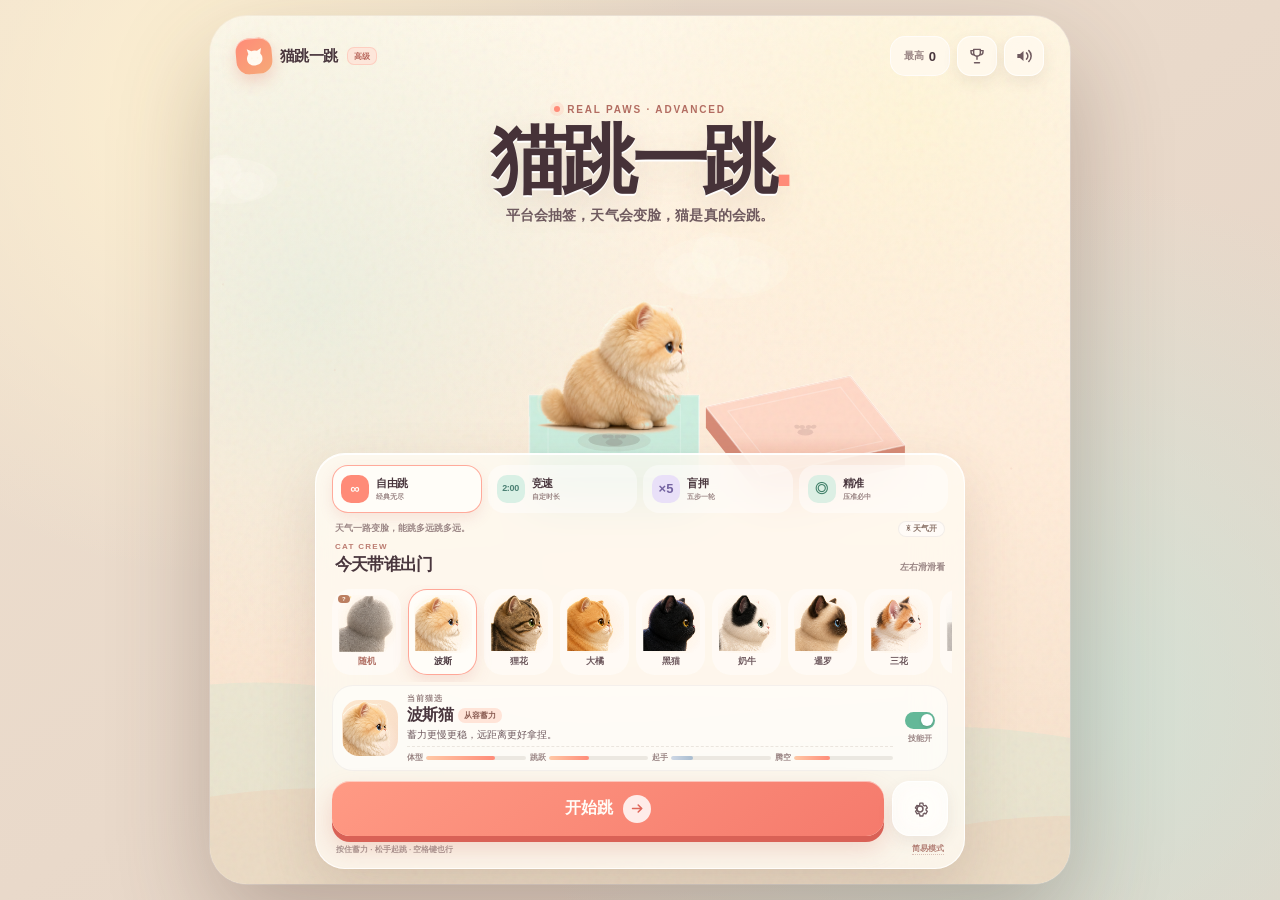
==== commit 936f6406: "feat: calico cat + precision mode + kitten voice + fail/win expression frames - new calico cat with " ====
--- a/index.html
+++ b/index.html
@@ -103,6 +103,10 @@
               <span class="mode-icon">×5</span>
               <span class="mode-copy"><b>盲押</b><small>五步一轮</small></span>
             </button>
+            <button class="mode-chip" data-mode="precision" type="button" role="tab" aria-selected="false">
+              <span class="mode-icon">◎</span>
+              <span class="mode-copy"><b>精准</b><small>压准必中</small></span>
+            </button>
           </div>
 
           <div class="mode-note">
@@ -228,7 +232,7 @@
         <div class="blind-panel" id="blindPanel">
           <div class="blind-head">
             <div>
-              <span class="blind-kicker">BLIND BET</span>
+              <span class="blind-kicker" id="blindKicker">BLIND BET</span>
               <b><span id="blindCount">0</span> / 5</b>
             </div>
             <span id="blindInstruction">按住蓄力，松手记一笔</span>
@@ -288,6 +292,7 @@
       <div class="modal-overlay gameover-overlay" id="gameoverOverlay">
         <div class="modal-card gameover-card" role="dialog" aria-modal="true" aria-labelledby="resultTitle">
           <span class="modal-kicker" id="resultKicker">ROUND OVER</span>
+          <canvas class="result-cat" id="resultCat" width="240" height="200" aria-hidden="true"></canvas>
           <h2 id="resultTitle">猫步渐稳</h2>
           <p class="result-quote" id="resultQuote">差一点就摸到云了。</p>
           <div class="result-score">
--- a/advanced.css
+++ b/advanced.css
@@ -217,7 +217,7 @@
 
 .mode-row {
   display: grid;
-  grid-template-columns: repeat(3, minmax(0, 1fr));
+  grid-template-columns: repeat(4, minmax(0, 1fr));
   gap: 6px;
   margin: -2px 0 7px;
 }
@@ -272,6 +272,11 @@
   background: #e9e0f8;
 }
 
+.mode-chip[data-mode="precision"] .mode-icon {
+  color: #3f7f68;
+  background: #dcefe4;
+}
+
 .mode-chip[data-mode="race"] .mode-icon {
   font-size: 9px;
   letter-spacing: -0.04em;
@@ -288,6 +293,10 @@
 
 .mode-chip[data-mode="gamble"].is-active .mode-icon {
   background: #9a86c2;
+}
+
+.mode-chip[data-mode="precision"].is-active .mode-icon {
+  background: #56a184;
 }
 
 .mode-copy {
@@ -1360,3 +1369,12 @@
 .blind-continue {
   pointer-events: auto;
 }
+
+/* 结算页猫咪表情 */
+.result-cat {
+  display: block;
+  width: 120px;
+  height: 100px;
+  margin: -6px auto 2px;
+  filter: drop-shadow(0 8px 12px rgba(120, 84, 70, 0.18));
+}
